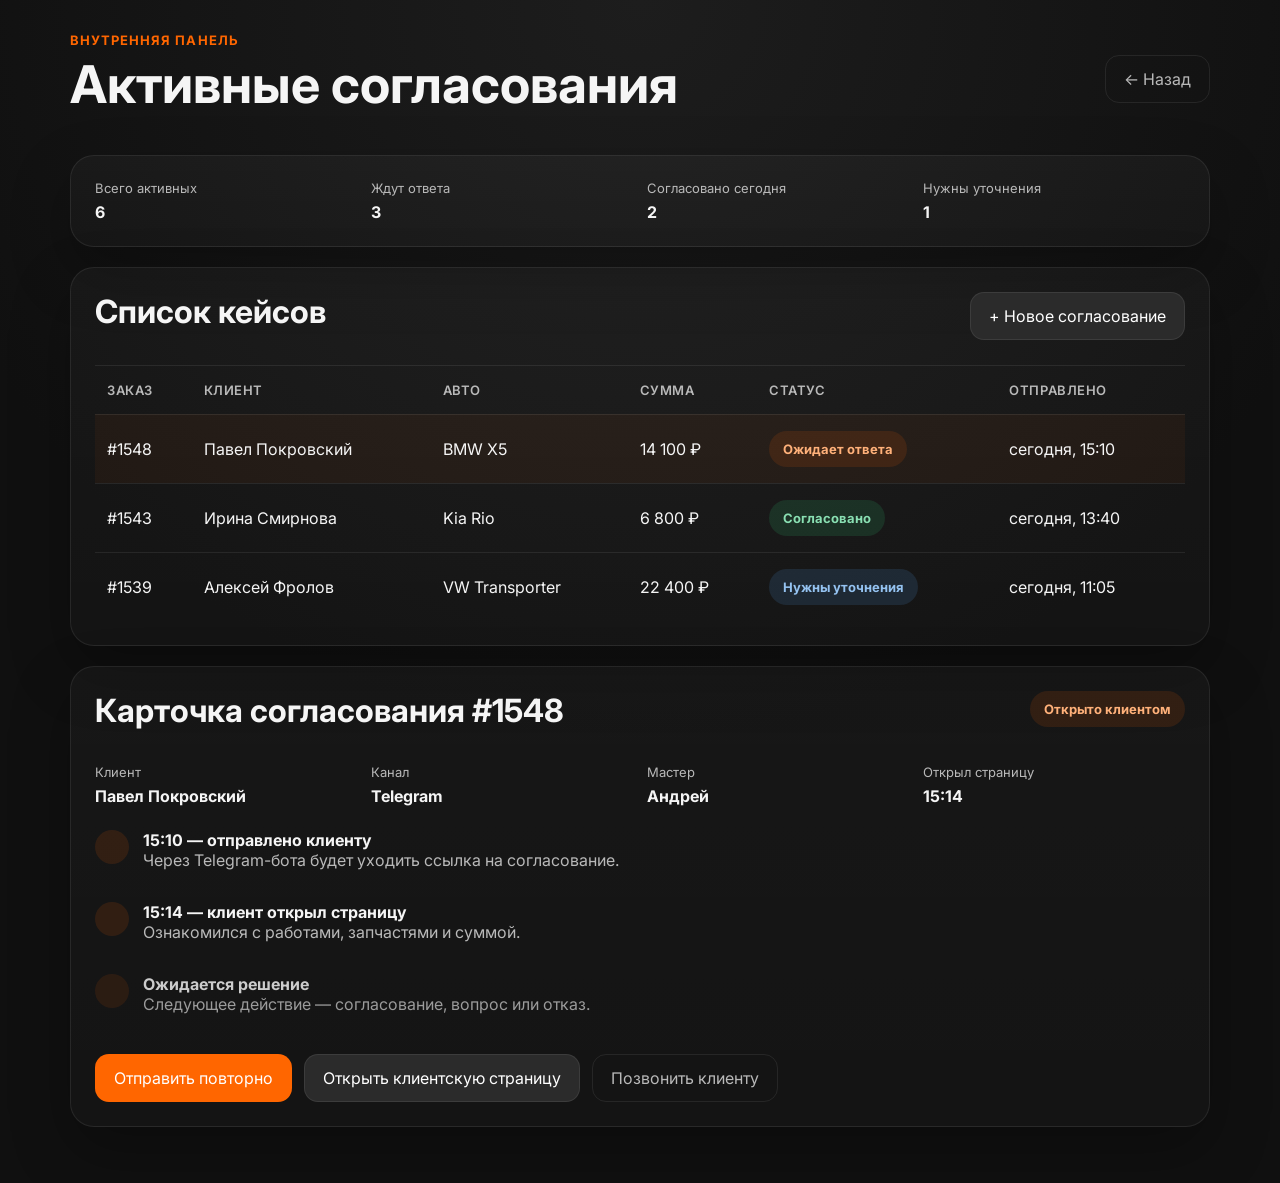
==== admin.html @ 8818d794 "Add draft approval MVP prototype" ====
<!DOCTYPE html>
<html lang="ru">
  <head>
    <meta charset="UTF-8" />
    <meta name="viewport" content="width=device-width, initial-scale=1.0" />
    <title>Админка — ГАГАРИНА 106</title>
    <link rel="preconnect" href="https://fonts.googleapis.com" />
    <link rel="preconnect" href="https://fonts.gstatic.com" crossorigin />
    <link
      href="https://fonts.googleapis.com/css2?family=Inter:wght@400;500;600;700;800&display=swap"
      rel="stylesheet"
    />
    <link rel="stylesheet" href="./css/styles.css" />
  </head>
  <body>
    <div class="shell shell-admin">
      <header class="topbar topbar-compact">
        <div>
          <p class="eyebrow">Внутренняя панель</p>
          <h1>Активные согласования</h1>
        </div>
        <a class="button button-ghost" href="./index.html">← Назад</a>
      </header>

      <main class="admin-layout">
        <section class="card stats-grid">
          <div>
            <span class="summary-label">Всего активных</span>
            <strong>6</strong>
          </div>
          <div>
            <span class="summary-label">Ждут ответа</span>
            <strong>3</strong>
          </div>
          <div>
            <span class="summary-label">Согласовано сегодня</span>
            <strong>2</strong>
          </div>
          <div>
            <span class="summary-label">Нужны уточнения</span>
            <strong>1</strong>
          </div>
        </section>

        <section class="card">
          <div class="section-head">
            <h2>Список кейсов</h2>
            <button class="button button-secondary" type="button">+ Новое согласование</button>
          </div>

          <div class="table-wrap">
            <table class="cases-table">
              <thead>
                <tr>
                  <th>Заказ</th>
                  <th>Клиент</th>
                  <th>Авто</th>
                  <th>Сумма</th>
                  <th>Статус</th>
                  <th>Отправлено</th>
                </tr>
              </thead>
              <tbody>
                <tr class="is-active">
                  <td>#1548</td>
                  <td>Павел Покровский</td>
                  <td>BMW X5</td>
                  <td>14 100 ₽</td>
                  <td><span class="badge badge-alert">Ожидает ответа</span></td>
                  <td>сегодня, 15:10</td>
                </tr>
                <tr>
                  <td>#1543</td>
                  <td>Ирина Смирнова</td>
                  <td>Kia Rio</td>
                  <td>6 800 ₽</td>
                  <td><span class="badge badge-success">Согласовано</span></td>
                  <td>сегодня, 13:40</td>
                </tr>
                <tr>
                  <td>#1539</td>
                  <td>Алексей Фролов</td>
                  <td>VW Transporter</td>
                  <td>22 400 ₽</td>
                  <td><span class="badge badge-question">Нужны уточнения</span></td>
                  <td>сегодня, 11:05</td>
                </tr>
              </tbody>
            </table>
          </div>
        </section>

        <section class="card case-details">
          <div class="section-head">
            <h2>Карточка согласования #1548</h2>
            <span class="badge badge-alert">Открыто клиентом</span>
          </div>

          <div class="detail-grid">
            <div>
              <span class="summary-label">Клиент</span>
              <strong>Павел Покровский</strong>
            </div>
            <div>
              <span class="summary-label">Канал</span>
              <strong>Telegram</strong>
            </div>
            <div>
              <span class="summary-label">Мастер</span>
              <strong>Андрей</strong>
            </div>
            <div>
              <span class="summary-label">Открыл страницу</span>
              <strong>15:14</strong>
            </div>
          </div>

          <div class="timeline">
            <div class="timeline-item">
              <span></span>
              <div>
                <strong>15:10 — отправлено клиенту</strong>
                <p class="muted">Через Telegram-бота будет уходить ссылка на согласование.</p>
              </div>
            </div>
            <div class="timeline-item">
              <span></span>
              <div>
                <strong>15:14 — клиент открыл страницу</strong>
                <p class="muted">Ознакомился с работами, запчастями и суммой.</p>
              </div>
            </div>
            <div class="timeline-item muted-item">
              <span></span>
              <div>
                <strong>Ожидается решение</strong>
                <p class="muted">Следующее действие — согласование, вопрос или отказ.</p>
              </div>
            </div>
          </div>

          <div class="actions-stack actions-row-mobile">
            <button class="button button-primary" type="button">Отправить повторно</button>
            <button class="button button-secondary" type="button">Открыть клиентскую страницу</button>
            <button class="button button-ghost" type="button">Позвонить клиенту</button>
          </div>
        </section>
      </main>
    </div>
  </body>
</html>
---- css/styles.css ----
:root {
  --bg: #111111;
  --panel: #1b1b1b;
  --panel-soft: #232323;
  --text: #f5f5f5;
  --muted: #b9b9b9;
  --accent: #ff6600;
  --accent-soft: rgba(255, 102, 0, 0.12);
  --border: rgba(255, 255, 255, 0.08);
  --success: #2fb16d;
  --danger: #d04c4c;
  --question: #4c8fd0;
  --shadow: 0 24px 60px rgba(0, 0, 0, 0.28);
}

* {
  box-sizing: border-box;
}

body {
  margin: 0;
  font-family: 'Inter', sans-serif;
  background: radial-gradient(circle at top, #1d1d1d 0%, #101010 55%);
  color: var(--text);
}

body::selection {
  background: var(--accent);
  color: #fff;
}

a {
  color: inherit;
  text-decoration: none;
}

button {
  font: inherit;
}

.shell {
  max-width: 1180px;
  margin: 0 auto;
  padding: 32px 20px 56px;
}

.topbar {
  display: flex;
  align-items: flex-start;
  justify-content: space-between;
  gap: 16px;
  margin-bottom: 28px;
}

.topbar-compact {
  align-items: center;
}

.eyebrow {
  margin: 0 0 10px;
  color: var(--accent);
  font-size: 13px;
  font-weight: 700;
  letter-spacing: 0.08em;
  text-transform: uppercase;
}

h1,
h2,
h3,
p {
  margin-top: 0;
}

h1 {
  font-size: clamp(32px, 5vw, 52px);
  line-height: 1.05;
  margin-bottom: 14px;
}

h2 {
  font-size: clamp(24px, 3vw, 32px);
  margin-bottom: 16px;
}

h3 {
  font-size: 20px;
  margin-bottom: 14px;
}

.lead,
.muted {
  color: var(--muted);
}

.card {
  background: linear-gradient(180deg, rgba(255,255,255,0.03), rgba(255,255,255,0.02));
  border: 1px solid var(--border);
  border-radius: 24px;
  padding: 24px;
  box-shadow: var(--shadow);
}

.card-accent {
  background: linear-gradient(180deg, rgba(255,102,0,0.16), rgba(255,102,0,0.06));
}

.card-wide {
  grid-column: 1 / -1;
}

.home-grid,
.approval-layout,
.admin-layout {
  display: grid;
  gap: 20px;
}

.home-grid {
  grid-template-columns: repeat(auto-fit, minmax(280px, 1fr));
}

.approval-layout {
  grid-template-columns: minmax(0, 1fr);
}

.stats-grid,
.summary-grid,
.detail-grid {
  display: grid;
  grid-template-columns: repeat(auto-fit, minmax(160px, 1fr));
  gap: 14px;
}

.summary-label {
  display: block;
  color: var(--muted);
  font-size: 13px;
  margin-bottom: 6px;
}

.badge {
  display: inline-flex;
  align-items: center;
  justify-content: center;
  padding: 10px 14px;
  border-radius: 999px;
  font-size: 13px;
  font-weight: 700;
  white-space: nowrap;
}

.badge-warm,
.badge-alert {
  background: var(--accent-soft);
  color: #ffb17a;
}

.badge-success {
  background: rgba(47, 177, 109, 0.16);
  color: #89dfb2;
}

.badge-question {
  background: rgba(76, 143, 208, 0.16);
  color: #94c2f0;
}

.hero-head,
.section-head {
  display: flex;
  align-items: flex-start;
  justify-content: space-between;
  gap: 12px;
  margin-bottom: 18px;
}

.feature-list,
.item-list {
  margin: 0;
  padding: 0;
  list-style: none;
}

.feature-list li {
  padding-left: 18px;
  position: relative;
  margin-bottom: 12px;
  color: var(--muted);
}

.feature-list li::before {
  content: '';
  position: absolute;
  left: 0;
  top: 9px;
  width: 8px;
  height: 8px;
  border-radius: 50%;
  background: var(--accent);
}

.steps {
  display: grid;
  grid-template-columns: repeat(auto-fit, minmax(220px, 1fr));
  gap: 16px;
}

.steps article {
  padding: 18px;
  border-radius: 18px;
  background: var(--panel-soft);
  border: 1px solid var(--border);
}

.steps span,
.timeline-item span {
  display: inline-flex;
  align-items: center;
  justify-content: center;
  width: 34px;
  height: 34px;
  border-radius: 50%;
  background: var(--accent-soft);
  color: var(--accent);
  font-weight: 800;
  margin-bottom: 12px;
}

.line-item {
  display: flex;
  justify-content: space-between;
  gap: 16px;
  padding: 16px 0;
  border-top: 1px solid var(--border);
}

.line-item:first-child {
  border-top: 0;
  padding-top: 0;
}

.line-title {
  font-weight: 600;
  margin-bottom: 6px;
}

.photo-grid {
  display: grid;
  grid-template-columns: repeat(auto-fit, minmax(220px, 1fr));
  gap: 14px;
  margin-bottom: 16px;
}

.photo-placeholder {
  min-height: 180px;
  border-radius: 18px;
  background: linear-gradient(135deg, rgba(255,102,0,0.22), rgba(255,255,255,0.04));
  border: 1px dashed rgba(255,255,255,0.16);
  display: grid;
  place-items: center;
  color: var(--muted);
  text-align: center;
  padding: 16px;
}

.button {
  display: inline-flex;
  align-items: center;
  justify-content: center;
  min-height: 48px;
  padding: 0 18px;
  border-radius: 14px;
  border: 1px solid transparent;
  cursor: pointer;
  transition: 0.18s ease;
}

.button:hover {
  transform: translateY(-1px);
}

.button-primary {
  background: var(--accent);
  color: #fff;
}

.button-secondary {
  background: #2b2b2b;
  border-color: var(--border);
  color: #fff;
}

.button-danger {
  background: rgba(208, 76, 76, 0.16);
  border-color: rgba(208, 76, 76, 0.3);
  color: #ffb0b0;
}

.button-ghost {
  background: transparent;
  border-color: var(--border);
  color: var(--muted);
}

.actions-stack {
  display: flex;
  flex-wrap: wrap;
  gap: 12px;
}

.table-wrap {
  overflow-x: auto;
}

.cases-table {
  width: 100%;
  border-collapse: collapse;
  min-width: 720px;
}

.cases-table th,
.cases-table td {
  text-align: left;
  padding: 16px 12px;
  border-top: 1px solid var(--border);
}

.cases-table th {
  color: var(--muted);
  font-size: 13px;
  font-weight: 600;
  text-transform: uppercase;
  letter-spacing: 0.04em;
}

.cases-table tbody tr.is-active {
  background: rgba(255, 102, 0, 0.05);
}

.timeline {
  display: grid;
  gap: 16px;
  margin: 24px 0;
}

.timeline-item {
  display: grid;
  grid-template-columns: 34px 1fr;
  gap: 14px;
}

.muted-item {
  opacity: 0.82;
}

.feedback {
  margin-top: 16px;
  padding: 14px 16px;
  border-radius: 14px;
  border: 1px solid var(--border);
  color: var(--muted);
  display: none;
}

.feedback.success,
.feedback.question,
.feedback.danger {
  display: block;
}

.feedback.success {
  background: rgba(47, 177, 109, 0.14);
  color: #9be7bd;
  border-color: rgba(47, 177, 109, 0.24);
}

.feedback.question {
  background: rgba(76, 143, 208, 0.14);
  color: #add2f3;
  border-color: rgba(76, 143, 208, 0.24);
}

.feedback.danger {
  background: rgba(208, 76, 76, 0.14);
  color: #ffb7b7;
  border-color: rgba(208, 76, 76, 0.24);
}

@media (max-width: 768px) {
  .shell {
    padding: 20px 14px 40px;
  }

  .topbar,
  .hero-head,
  .section-head {
    flex-direction: column;
    align-items: flex-start;
  }

  .actions-row-mobile .button,
  .actions-stack .button {
    width: 100%;
  }

  .card {
    padding: 18px;
    border-radius: 20px;
  }
}
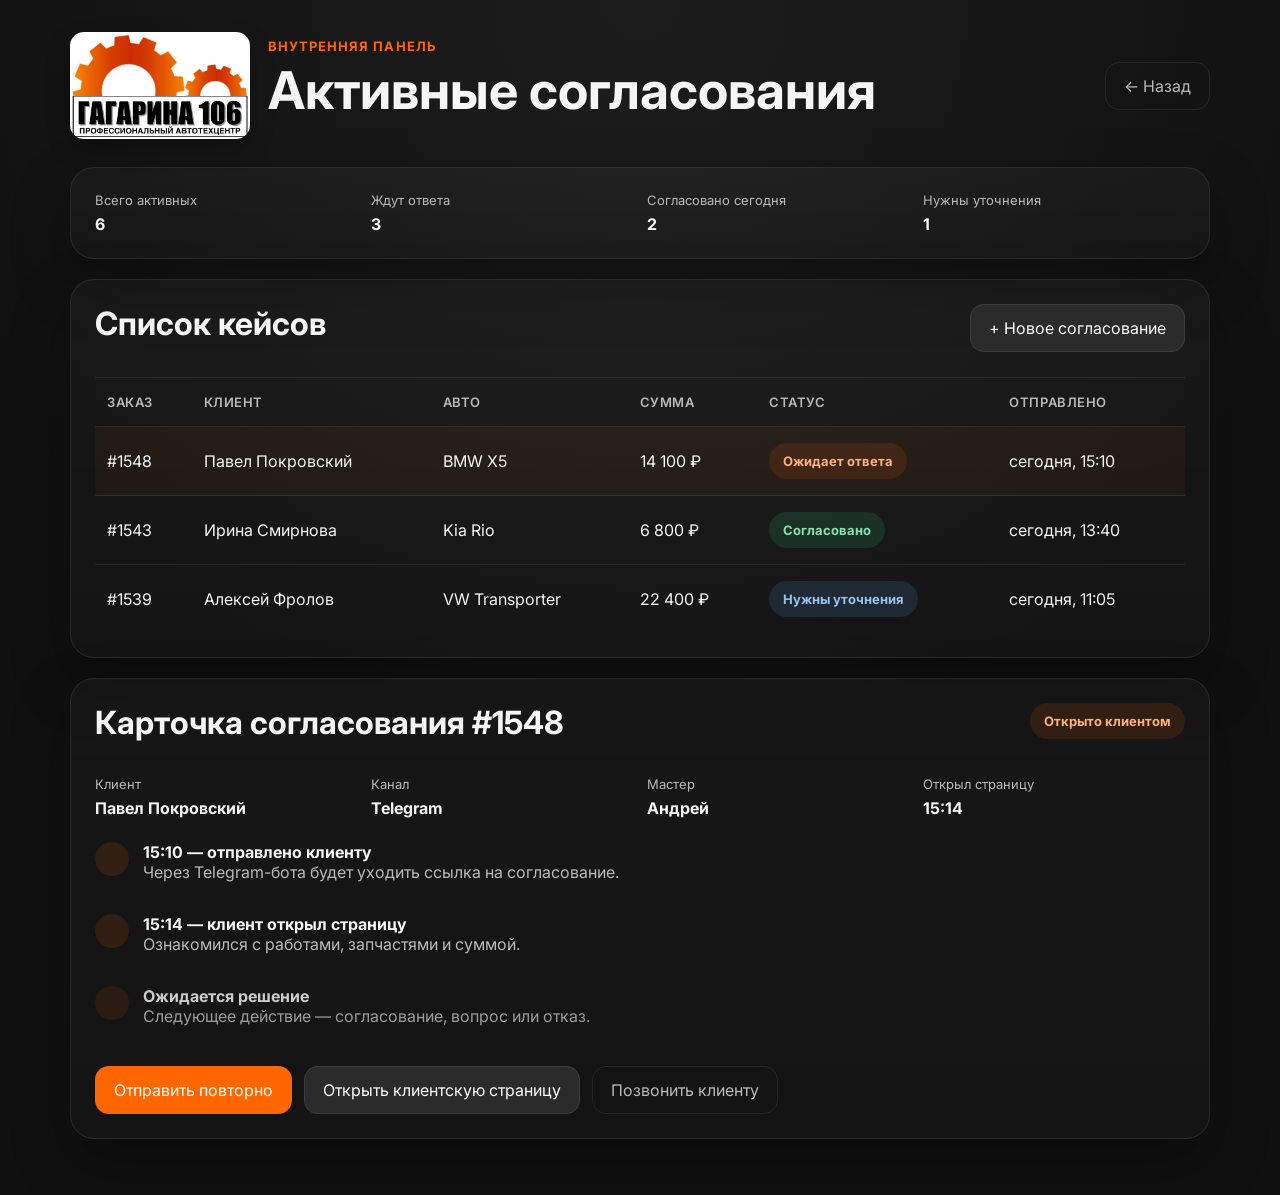
==== commit b34a7642: "Add logo to prototype pages" ====
--- a/admin.html
+++ b/admin.html
@@ -15,9 +15,12 @@
   <body>
     <div class="shell shell-admin">
       <header class="topbar topbar-compact">
-        <div>
-          <p class="eyebrow">Внутренняя панель</p>
-          <h1>Активные согласования</h1>
+        <div class="brand-block brand-block-compact">
+          <img class="brand-logo" src="./assets/logo.jpg" alt="ГАГАРИНА 106" />
+          <div>
+            <p class="eyebrow">Внутренняя панель</p>
+            <h1>Активные согласования</h1>
+          </div>
         </div>
         <a class="button button-ghost" href="./index.html">← Назад</a>
       </header>
--- a/css/styles.css
+++ b/css/styles.css
@@ -52,6 +52,25 @@
   margin-bottom: 28px;
 }
 
+.brand-block {
+  display: flex;
+  align-items: flex-start;
+  gap: 18px;
+}
+
+.brand-block-compact {
+  align-items: center;
+}
+
+.brand-logo {
+  width: clamp(112px, 15vw, 180px);
+  height: auto;
+  display: block;
+  border-radius: 14px;
+  background: #ffffff;
+  box-shadow: 0 10px 26px rgba(0, 0, 0, 0.18);
+}
+
 .topbar-compact {
   align-items: center;
 }
@@ -394,9 +413,14 @@
 
   .topbar,
   .hero-head,
-  .section-head {
+  .section-head,
+  .brand-block {
     flex-direction: column;
     align-items: flex-start;
+  }
+
+  .brand-logo {
+    width: min(220px, 100%);
   }
 
   .actions-row-mobile .button,
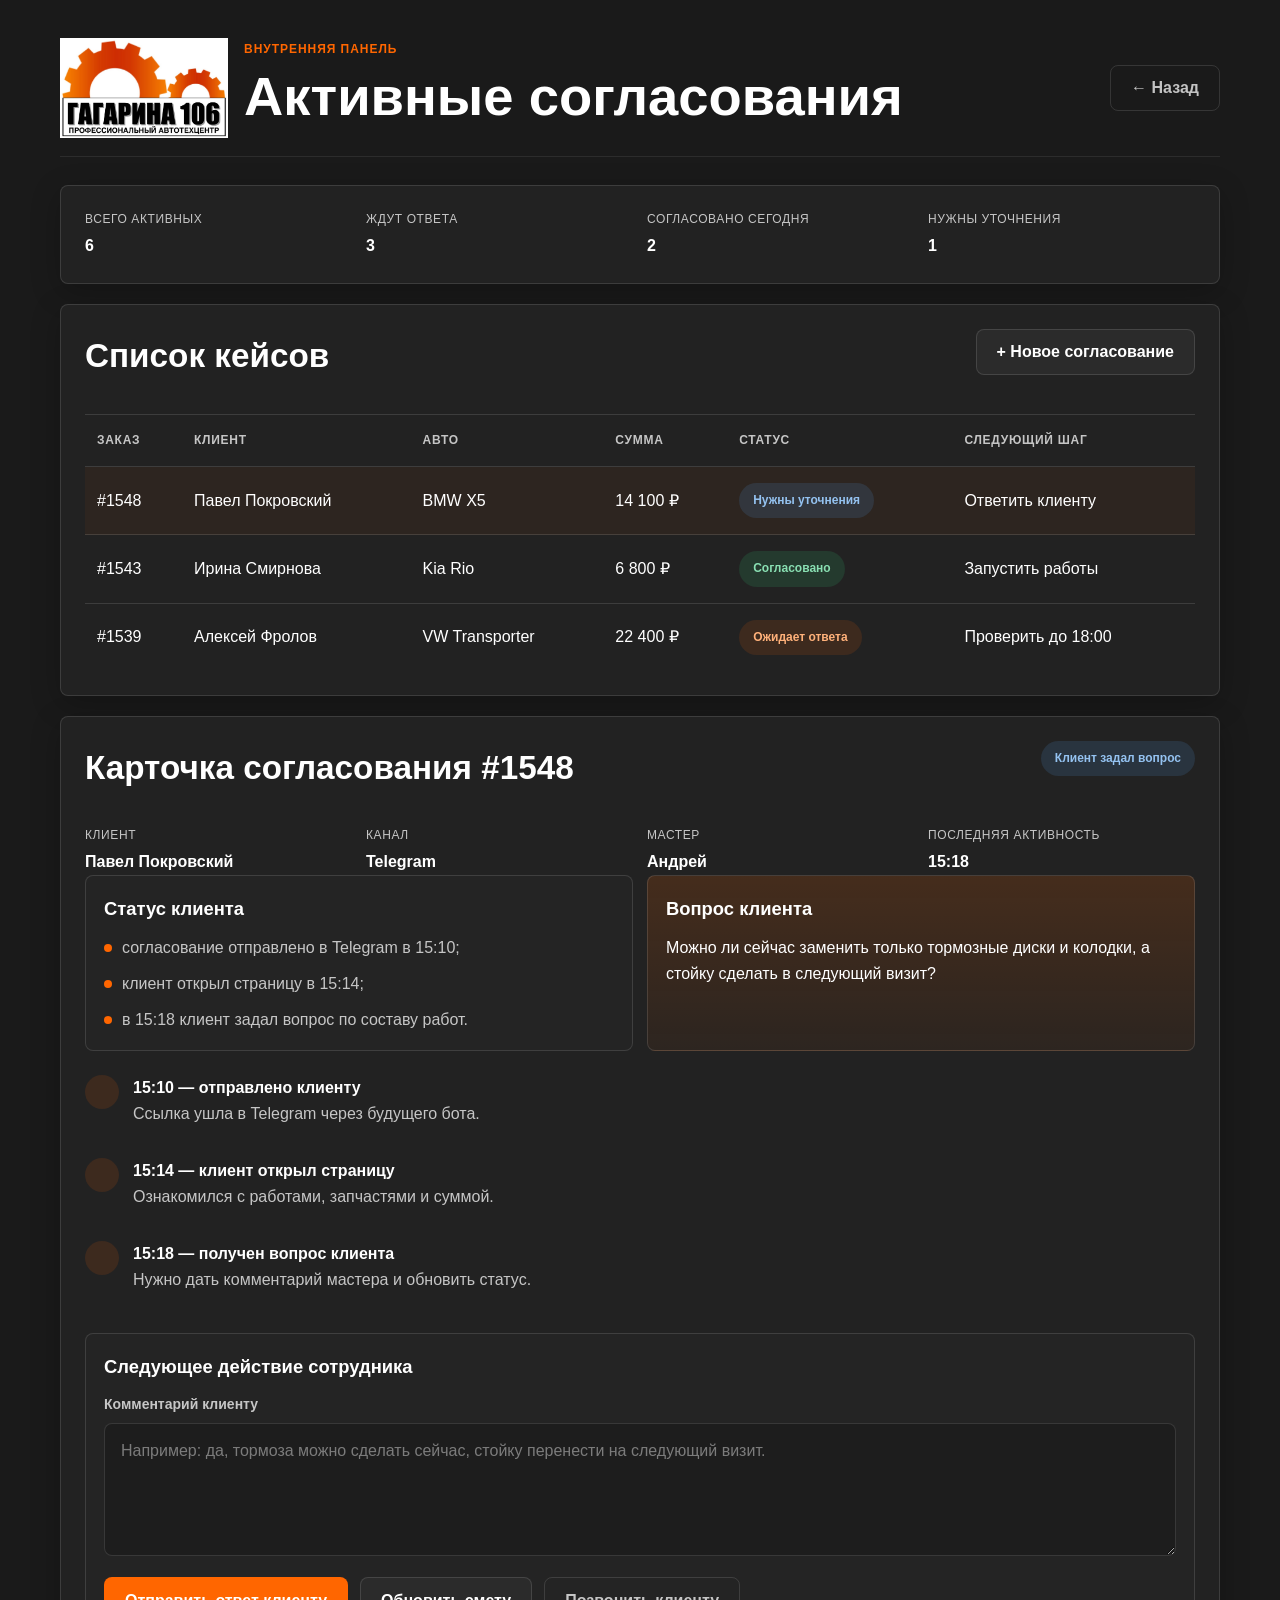
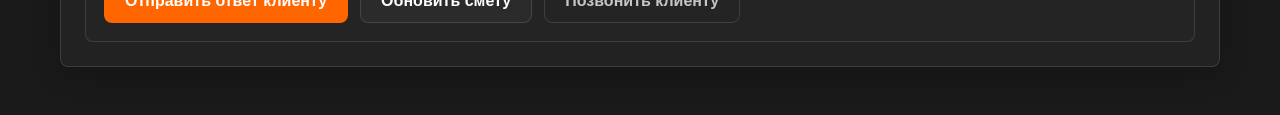
==== commit 9b541f8b: "Improve approval UX and admin workflow" ====
--- a/admin.html
+++ b/admin.html
@@ -60,7 +60,7 @@
                   <th>Авто</th>
                   <th>Сумма</th>
                   <th>Статус</th>
-                  <th>Отправлено</th>
+                  <th>Следующий шаг</th>
                 </tr>
               </thead>
               <tbody>
@@ -69,8 +69,8 @@
                   <td>Павел Покровский</td>
                   <td>BMW X5</td>
                   <td>14 100 ₽</td>
-                  <td><span class="badge badge-alert">Ожидает ответа</span></td>
-                  <td>сегодня, 15:10</td>
+                  <td><span class="badge badge-question">Нужны уточнения</span></td>
+                  <td>Ответить клиенту</td>
                 </tr>
                 <tr>
                   <td>#1543</td>
@@ -78,15 +78,15 @@
                   <td>Kia Rio</td>
                   <td>6 800 ₽</td>
                   <td><span class="badge badge-success">Согласовано</span></td>
-                  <td>сегодня, 13:40</td>
+                  <td>Запустить работы</td>
                 </tr>
                 <tr>
                   <td>#1539</td>
                   <td>Алексей Фролов</td>
                   <td>VW Transporter</td>
                   <td>22 400 ₽</td>
-                  <td><span class="badge badge-question">Нужны уточнения</span></td>
-                  <td>сегодня, 11:05</td>
+                  <td><span class="badge badge-alert">Ожидает ответа</span></td>
+                  <td>Проверить до 18:00</td>
                 </tr>
               </tbody>
             </table>
@@ -96,7 +96,7 @@
         <section class="card case-details">
           <div class="section-head">
             <h2>Карточка согласования #1548</h2>
-            <span class="badge badge-alert">Открыто клиентом</span>
+            <span class="badge badge-question">Клиент задал вопрос</span>
           </div>
 
           <div class="detail-grid">
@@ -113,8 +113,27 @@
               <strong>Андрей</strong>
             </div>
             <div>
-              <span class="summary-label">Открыл страницу</span>
-              <strong>15:14</strong>
+              <span class="summary-label">Последняя активность</span>
+              <strong>15:18</strong>
+            </div>
+          </div>
+
+          <div class="admin-panels">
+            <div class="subcard">
+              <h3>Статус клиента</h3>
+              <ul class="feature-list compact-list">
+                <li>согласование отправлено в Telegram в 15:10;</li>
+                <li>клиент открыл страницу в 15:14;</li>
+                <li>в 15:18 клиент задал вопрос по составу работ.</li>
+              </ul>
+            </div>
+
+            <div class="subcard subcard-accent">
+              <h3>Вопрос клиента</h3>
+              <p>
+                Можно ли сейчас заменить только тормозные диски и колодки, а
+                стойку сделать в следующий визит?
+              </p>
             </div>
           </div>
 
@@ -123,7 +142,7 @@
               <span></span>
               <div>
                 <strong>15:10 — отправлено клиенту</strong>
-                <p class="muted">Через Telegram-бота будет уходить ссылка на согласование.</p>
+                <p class="muted">Ссылка ушла в Telegram через будущего бота.</p>
               </div>
             </div>
             <div class="timeline-item">
@@ -133,20 +152,30 @@
                 <p class="muted">Ознакомился с работами, запчастями и суммой.</p>
               </div>
             </div>
-            <div class="timeline-item muted-item">
+            <div class="timeline-item">
               <span></span>
               <div>
-                <strong>Ожидается решение</strong>
-                <p class="muted">Следующее действие — согласование, вопрос или отказ.</p>
+                <strong>15:18 — получен вопрос клиента</strong>
+                <p class="muted">Нужно дать комментарий мастера и обновить статус.</p>
               </div>
             </div>
           </div>
 
-          <div class="actions-stack actions-row-mobile">
-            <button class="button button-primary" type="button">Отправить повторно</button>
-            <button class="button button-secondary" type="button">Открыть клиентскую страницу</button>
-            <button class="button button-ghost" type="button">Позвонить клиенту</button>
-          </div>
+          <section class="subcard form-card">
+            <h3>Следующее действие сотрудника</h3>
+            <label class="field-label" for="staff-note">Комментарий клиенту</label>
+            <textarea
+              id="staff-note"
+              class="textarea"
+              rows="4"
+              placeholder="Например: да, тормоза можно сделать сейчас, стойку перенести на следующий визит."
+            ></textarea>
+            <div class="actions-stack actions-row-mobile">
+              <button class="button button-primary" type="button">Отправить ответ клиенту</button>
+              <button class="button button-secondary" type="button">Обновить смету</button>
+              <button class="button button-ghost" type="button">Позвонить клиенту</button>
+            </div>
+          </section>
         </section>
       </main>
     </div>
--- a/css/styles.css
+++ b/css/styles.css
@@ -1,31 +1,41 @@
 :root {
-  --bg: #111111;
-  --panel: #1b1b1b;
-  --panel-soft: #232323;
-  --text: #f5f5f5;
-  --muted: #b9b9b9;
-  --accent: #ff6600;
-  --accent-soft: rgba(255, 102, 0, 0.12);
-  --border: rgba(255, 255, 255, 0.08);
+  --primary: #ff6600;
+  --primary-dark: #e55c00;
+  --primary-light: rgba(255, 102, 0, 0.12);
+  --black: #1a1a1a;
+  --dark: #222222;
+  --panel: #242424;
+  --panel-soft: #2d2d2d;
+  --text: #ffffff;
+  --text-soft: rgba(255, 255, 255, 0.74);
+  --border: rgba(255, 255, 255, 0.12);
   --success: #2fb16d;
   --danger: #d04c4c;
   --question: #4c8fd0;
-  --shadow: 0 24px 60px rgba(0, 0, 0, 0.28);
+  --radius: 8px;
+  --shadow: 0 8px 30px rgba(0, 0, 0, 0.22);
+  --transition: 0.3s ease;
 }
 
 * {
   box-sizing: border-box;
 }
 
+html {
+  font-size: 16px;
+}
+
 body {
   margin: 0;
-  font-family: 'Inter', sans-serif;
-  background: radial-gradient(circle at top, #1d1d1d 0%, #101010 55%);
+  font-family: 'Helvetica Neue', Helvetica, Arial, sans-serif;
+  background: var(--black);
   color: var(--text);
+  line-height: 1.6;
+  -webkit-font-smoothing: antialiased;
 }
 
 body::selection {
-  background: var(--accent);
+  background: var(--primary);
   color: #fff;
 }
 
@@ -34,28 +44,41 @@
   text-decoration: none;
 }
 
+img {
+  max-width: 100%;
+  height: auto;
+  display: block;
+}
+
 button {
   font: inherit;
+  border: none;
 }
 
 .shell {
-  max-width: 1180px;
+  max-width: 1200px;
   margin: 0 auto;
-  padding: 32px 20px 56px;
+  padding: 24px 20px 48px;
 }
 
 .topbar {
   display: flex;
-  align-items: flex-start;
+  align-items: center;
   justify-content: space-between;
-  gap: 16px;
+  gap: 20px;
   margin-bottom: 28px;
+  padding: 14px 0 18px;
+  border-bottom: 1px solid rgba(255, 255, 255, 0.08);
+}
+
+.topbar-compact {
+  align-items: center;
 }
 
 .brand-block {
   display: flex;
-  align-items: flex-start;
-  gap: 18px;
+  align-items: center;
+  gap: 16px;
 }
 
 .brand-block-compact {
@@ -63,22 +86,15 @@
 }
 
 .brand-logo {
-  width: clamp(112px, 15vw, 180px);
+  width: clamp(112px, 14vw, 168px);
   height: auto;
   display: block;
-  border-radius: 14px;
-  background: #ffffff;
-  box-shadow: 0 10px 26px rgba(0, 0, 0, 0.18);
-}
-
-.topbar-compact {
-  align-items: center;
 }
 
 .eyebrow {
-  margin: 0 0 10px;
-  color: var(--accent);
-  font-size: 13px;
+  margin: 0 0 8px;
+  color: var(--primary);
+  font-size: 12px;
   font-weight: 700;
   letter-spacing: 0.08em;
   text-transform: uppercase;
@@ -92,36 +108,39 @@
 }
 
 h1 {
-  font-size: clamp(32px, 5vw, 52px);
-  line-height: 1.05;
+  font-size: clamp(2rem, 4.3vw, 3.4rem);
+  line-height: 1.1;
+  margin-bottom: 10px;
+  font-weight: 800;
+}
+
+h2 {
+  font-size: clamp(1.5rem, 2.6vw, 2.1rem);
   margin-bottom: 14px;
-}
-
-h2 {
-  font-size: clamp(24px, 3vw, 32px);
-  margin-bottom: 16px;
+  font-weight: 700;
 }
 
 h3 {
-  font-size: 20px;
-  margin-bottom: 14px;
+  font-size: 1.15rem;
+  margin-bottom: 12px;
+  font-weight: 700;
 }
 
 .lead,
 .muted {
-  color: var(--muted);
+  color: var(--text-soft);
 }
 
 .card {
-  background: linear-gradient(180deg, rgba(255,255,255,0.03), rgba(255,255,255,0.02));
+  background: var(--dark);
   border: 1px solid var(--border);
-  border-radius: 24px;
+  border-radius: var(--radius);
   padding: 24px;
   box-shadow: var(--shadow);
 }
 
 .card-accent {
-  background: linear-gradient(180deg, rgba(255,102,0,0.16), rgba(255,102,0,0.06));
+  background: linear-gradient(180deg, rgba(255, 102, 0, 0.18), rgba(255, 102, 0, 0.06));
 }
 
 .card-wide {
@@ -153,25 +172,27 @@
 
 .summary-label {
   display: block;
-  color: var(--muted);
-  font-size: 13px;
-  margin-bottom: 6px;
+  color: var(--text-soft);
+  font-size: 12px;
+  text-transform: uppercase;
+  letter-spacing: 0.05em;
+  margin-bottom: 4px;
 }
 
 .badge {
   display: inline-flex;
   align-items: center;
   justify-content: center;
-  padding: 10px 14px;
+  padding: 8px 14px;
   border-radius: 999px;
-  font-size: 13px;
+  font-size: 12px;
   font-weight: 700;
   white-space: nowrap;
 }
 
 .badge-warm,
 .badge-alert {
-  background: var(--accent-soft);
+  background: var(--primary-light);
   color: #ffb17a;
 }
 
@@ -204,8 +225,8 @@
 .feature-list li {
   padding-left: 18px;
   position: relative;
-  margin-bottom: 12px;
-  color: var(--muted);
+  margin-bottom: 10px;
+  color: var(--text-soft);
 }
 
 .feature-list li::before {
@@ -216,7 +237,7 @@
   width: 8px;
   height: 8px;
   border-radius: 50%;
-  background: var(--accent);
+  background: var(--primary);
 }
 
 .steps {
@@ -227,8 +248,8 @@
 
 .steps article {
   padding: 18px;
-  border-radius: 18px;
-  background: var(--panel-soft);
+  border-radius: var(--radius);
+  background: var(--panel);
   border: 1px solid var(--border);
 }
 
@@ -240,8 +261,8 @@
   width: 34px;
   height: 34px;
   border-radius: 50%;
-  background: var(--accent-soft);
-  color: var(--accent);
+  background: var(--primary-light);
+  color: var(--primary);
   font-weight: 800;
   margin-bottom: 12px;
 }
@@ -260,7 +281,7 @@
 }
 
 .line-title {
-  font-weight: 600;
+  font-weight: 700;
   margin-bottom: 6px;
 }
 
@@ -273,26 +294,103 @@
 
 .photo-placeholder {
   min-height: 180px;
-  border-radius: 18px;
-  background: linear-gradient(135deg, rgba(255,102,0,0.22), rgba(255,255,255,0.04));
-  border: 1px dashed rgba(255,255,255,0.16);
+  border-radius: var(--radius);
+  background: linear-gradient(135deg, rgba(255, 102, 0, 0.24), rgba(255, 255, 255, 0.04));
+  border: 1px dashed rgba(255, 255, 255, 0.14);
   display: grid;
   place-items: center;
-  color: var(--muted);
+  color: var(--text-soft);
   text-align: center;
   padding: 16px;
 }
 
+.priority-grid,
+.admin-panels {
+  display: grid;
+  grid-template-columns: repeat(auto-fit, minmax(240px, 1fr));
+  gap: 14px;
+}
+
+.priority-box,
+.subcard {
+  background: var(--panel);
+  border: 1px solid var(--border);
+  border-radius: var(--radius);
+  padding: 18px;
+}
+
+.priority-box-required {
+  border-color: rgba(255, 102, 0, 0.32);
+}
+
+.priority-box-recommended {
+  border-color: rgba(255, 255, 255, 0.16);
+}
+
+.subcard-accent {
+  background: linear-gradient(180deg, rgba(255, 102, 0, 0.16), rgba(255, 102, 0, 0.05));
+}
+
+.priority-mark {
+  display: inline-block;
+  margin-bottom: 10px;
+  padding: 5px 10px;
+  border-radius: 999px;
+  background: var(--primary-light);
+  color: #ffb17a;
+  font-size: 12px;
+  font-weight: 700;
+}
+
+.compact-list li:last-child {
+  margin-bottom: 0;
+}
+
+.info-note {
+  border-color: rgba(255, 255, 255, 0.16);
+}
+
+.question-panel,
+.form-card {
+  margin-top: 18px;
+}
+
+.field-label {
+  display: block;
+  margin-bottom: 8px;
+  color: var(--text-soft);
+  font-size: 14px;
+  font-weight: 600;
+}
+
+.textarea {
+  width: 100%;
+  min-height: 120px;
+  resize: vertical;
+  padding: 14px 16px;
+  border-radius: var(--radius);
+  border: 1px solid var(--border);
+  background: #1d1d1d;
+  color: #fff;
+  font: inherit;
+  margin-bottom: 14px;
+}
+
+.textarea::placeholder {
+  color: rgba(255, 255, 255, 0.42);
+}
+
 .button {
   display: inline-flex;
   align-items: center;
   justify-content: center;
-  min-height: 48px;
-  padding: 0 18px;
-  border-radius: 14px;
+  min-height: 46px;
+  padding: 0 20px;
+  border-radius: var(--radius);
   border: 1px solid transparent;
   cursor: pointer;
-  transition: 0.18s ease;
+  transition: all var(--transition);
+  font-weight: 600;
 }
 
 .button:hover {
@@ -300,8 +398,12 @@
 }
 
 .button-primary {
-  background: var(--accent);
+  background: var(--primary);
   color: #fff;
+}
+
+.button-primary:hover {
+  background: var(--primary-dark);
 }
 
 .button-secondary {
@@ -319,7 +421,7 @@
 .button-ghost {
   background: transparent;
   border-color: var(--border);
-  color: var(--muted);
+  color: var(--text-soft);
 }
 
 .actions-stack {
@@ -346,11 +448,11 @@
 }
 
 .cases-table th {
-  color: var(--muted);
-  font-size: 13px;
-  font-weight: 600;
+  color: var(--text-soft);
+  font-size: 12px;
+  font-weight: 700;
   text-transform: uppercase;
-  letter-spacing: 0.04em;
+  letter-spacing: 0.06em;
 }
 
 .cases-table tbody tr.is-active {
@@ -376,9 +478,9 @@
 .feedback {
   margin-top: 16px;
   padding: 14px 16px;
-  border-radius: 14px;
+  border-radius: var(--radius);
   border: 1px solid var(--border);
-  color: var(--muted);
+  color: var(--text-soft);
   display: none;
 }
 
@@ -408,19 +510,24 @@
 
 @media (max-width: 768px) {
   .shell {
-    padding: 20px 14px 40px;
+    padding: 18px 14px 36px;
   }
 
   .topbar,
   .hero-head,
-  .section-head,
+  .section-head {
+    flex-direction: column;
+    align-items: flex-start;
+  }
+
   .brand-block {
     flex-direction: column;
     align-items: flex-start;
+    gap: 10px;
   }
 
   .brand-logo {
-    width: min(220px, 100%);
+    width: min(176px, 68vw);
   }
 
   .actions-row-mobile .button,
@@ -430,6 +537,5 @@
 
   .card {
     padding: 18px;
-    border-radius: 20px;
   }
 }
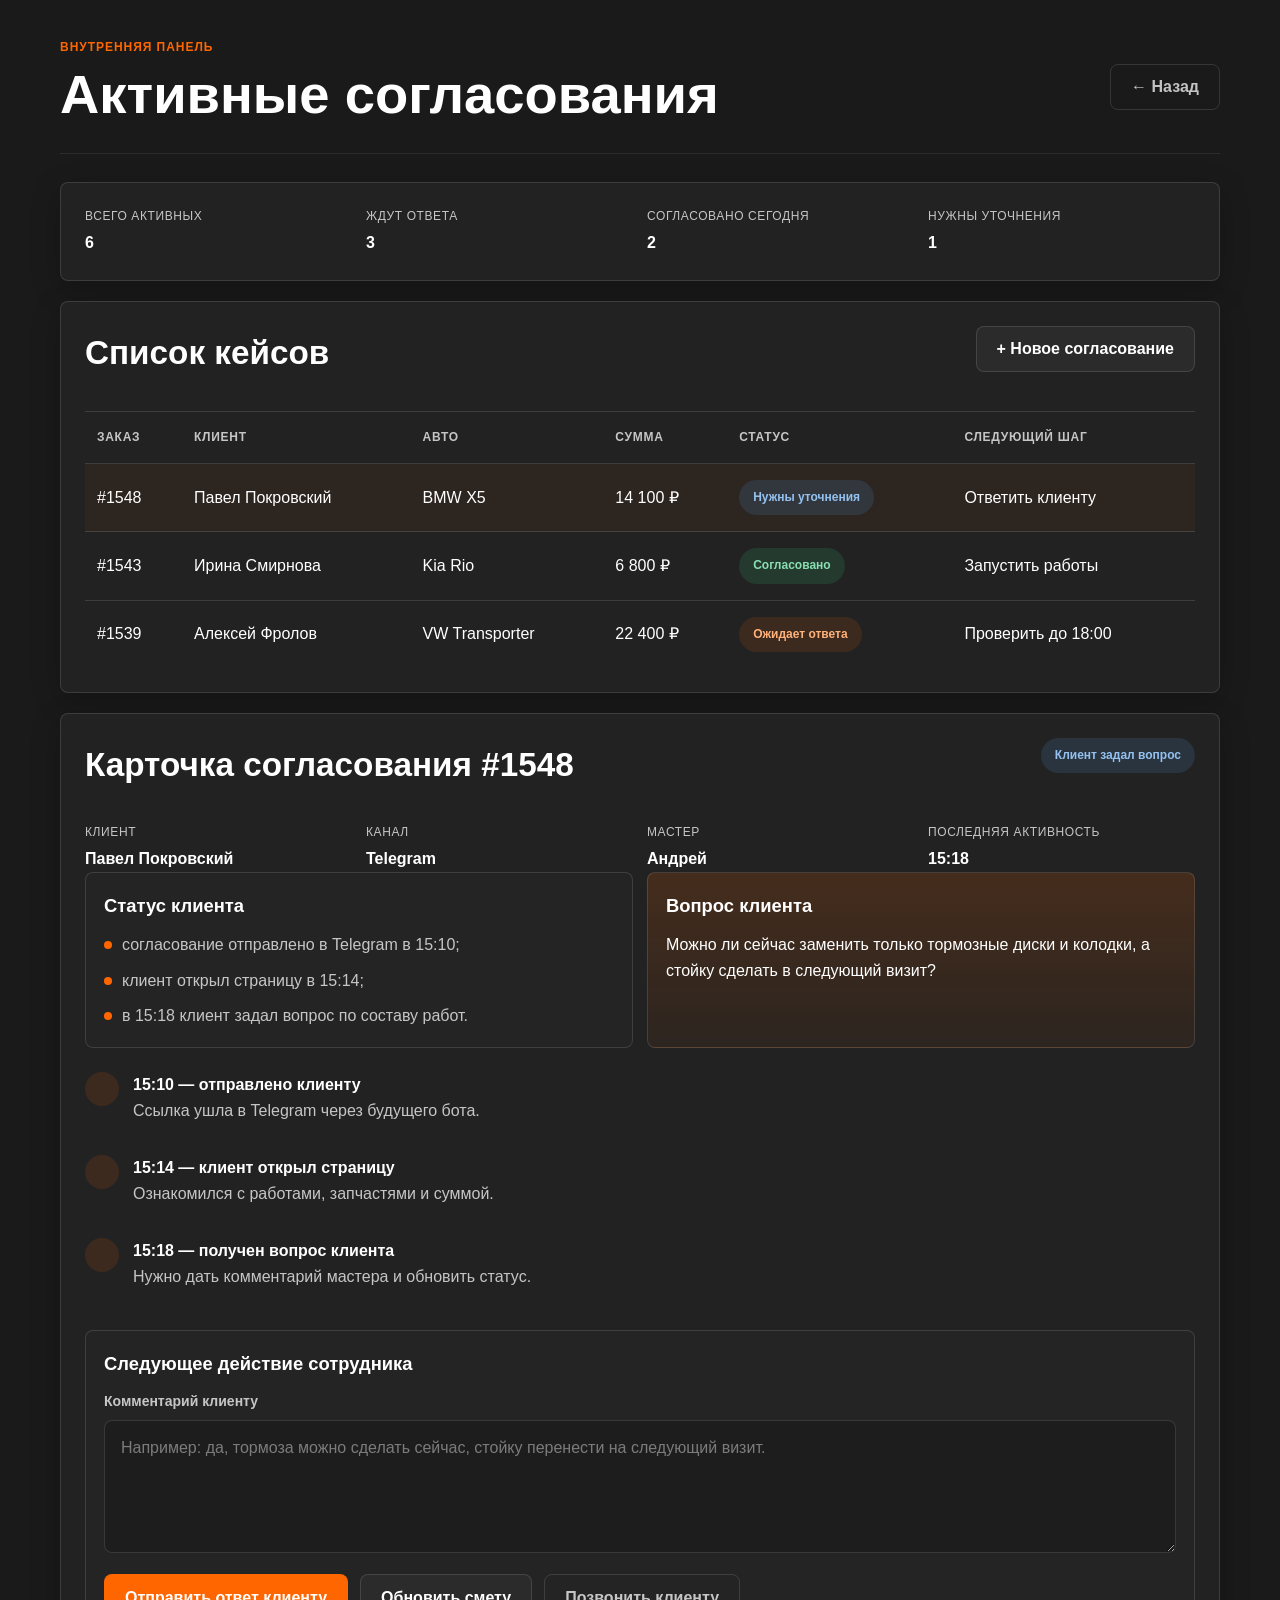
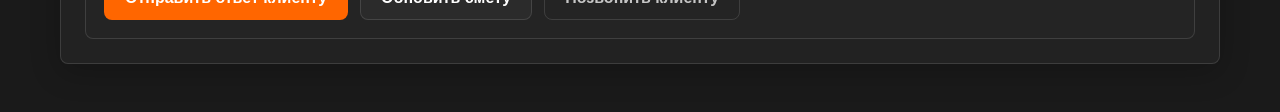
==== commit 11309a87: "Simplify headers and tighten mobile price layout" ====
--- a/admin.html
+++ b/admin.html
@@ -15,12 +15,9 @@
   <body>
     <div class="shell shell-admin">
       <header class="topbar topbar-compact">
-        <div class="brand-block brand-block-compact">
-          <img class="brand-logo" src="./assets/logo.jpg" alt="ГАГАРИНА 106" />
-          <div>
-            <p class="eyebrow">Внутренняя панель</p>
-            <h1>Активные согласования</h1>
-          </div>
+        <div>
+          <p class="eyebrow">Внутренняя панель</p>
+          <h1>Активные согласования</h1>
         </div>
         <a class="button button-ghost" href="./index.html">← Назад</a>
       </header>
--- a/css/styles.css
+++ b/css/styles.css
@@ -75,21 +75,6 @@
   align-items: center;
 }
 
-.brand-block {
-  display: flex;
-  align-items: center;
-  gap: 16px;
-}
-
-.brand-block-compact {
-  align-items: center;
-}
-
-.brand-logo {
-  width: clamp(112px, 14vw, 168px);
-  height: auto;
-  display: block;
-}
 
 .eyebrow {
   margin: 0 0 8px;
@@ -270,6 +255,7 @@
 .line-item {
   display: flex;
   justify-content: space-between;
+  align-items: flex-start;
   gap: 16px;
   padding: 16px 0;
   border-top: 1px solid var(--border);
@@ -278,6 +264,18 @@
 .line-item:first-child {
   border-top: 0;
   padding-top: 0;
+}
+
+.line-item strong {
+  flex: 0 0 auto;
+  min-width: 92px;
+  text-align: right;
+  white-space: nowrap;
+}
+
+.line-item > div:first-child {
+  min-width: 0;
+  flex: 1 1 auto;
 }
 
 .line-title {
@@ -520,14 +518,13 @@
     align-items: flex-start;
   }
 
-  .brand-block {
-    flex-direction: column;
-    align-items: flex-start;
-    gap: 10px;
+  .line-item {
+    gap: 12px;
   }
 
-  .brand-logo {
-    width: min(176px, 68vw);
+  .line-item strong {
+    min-width: 84px;
+    font-size: 0.98rem;
   }
 
   .actions-row-mobile .button,
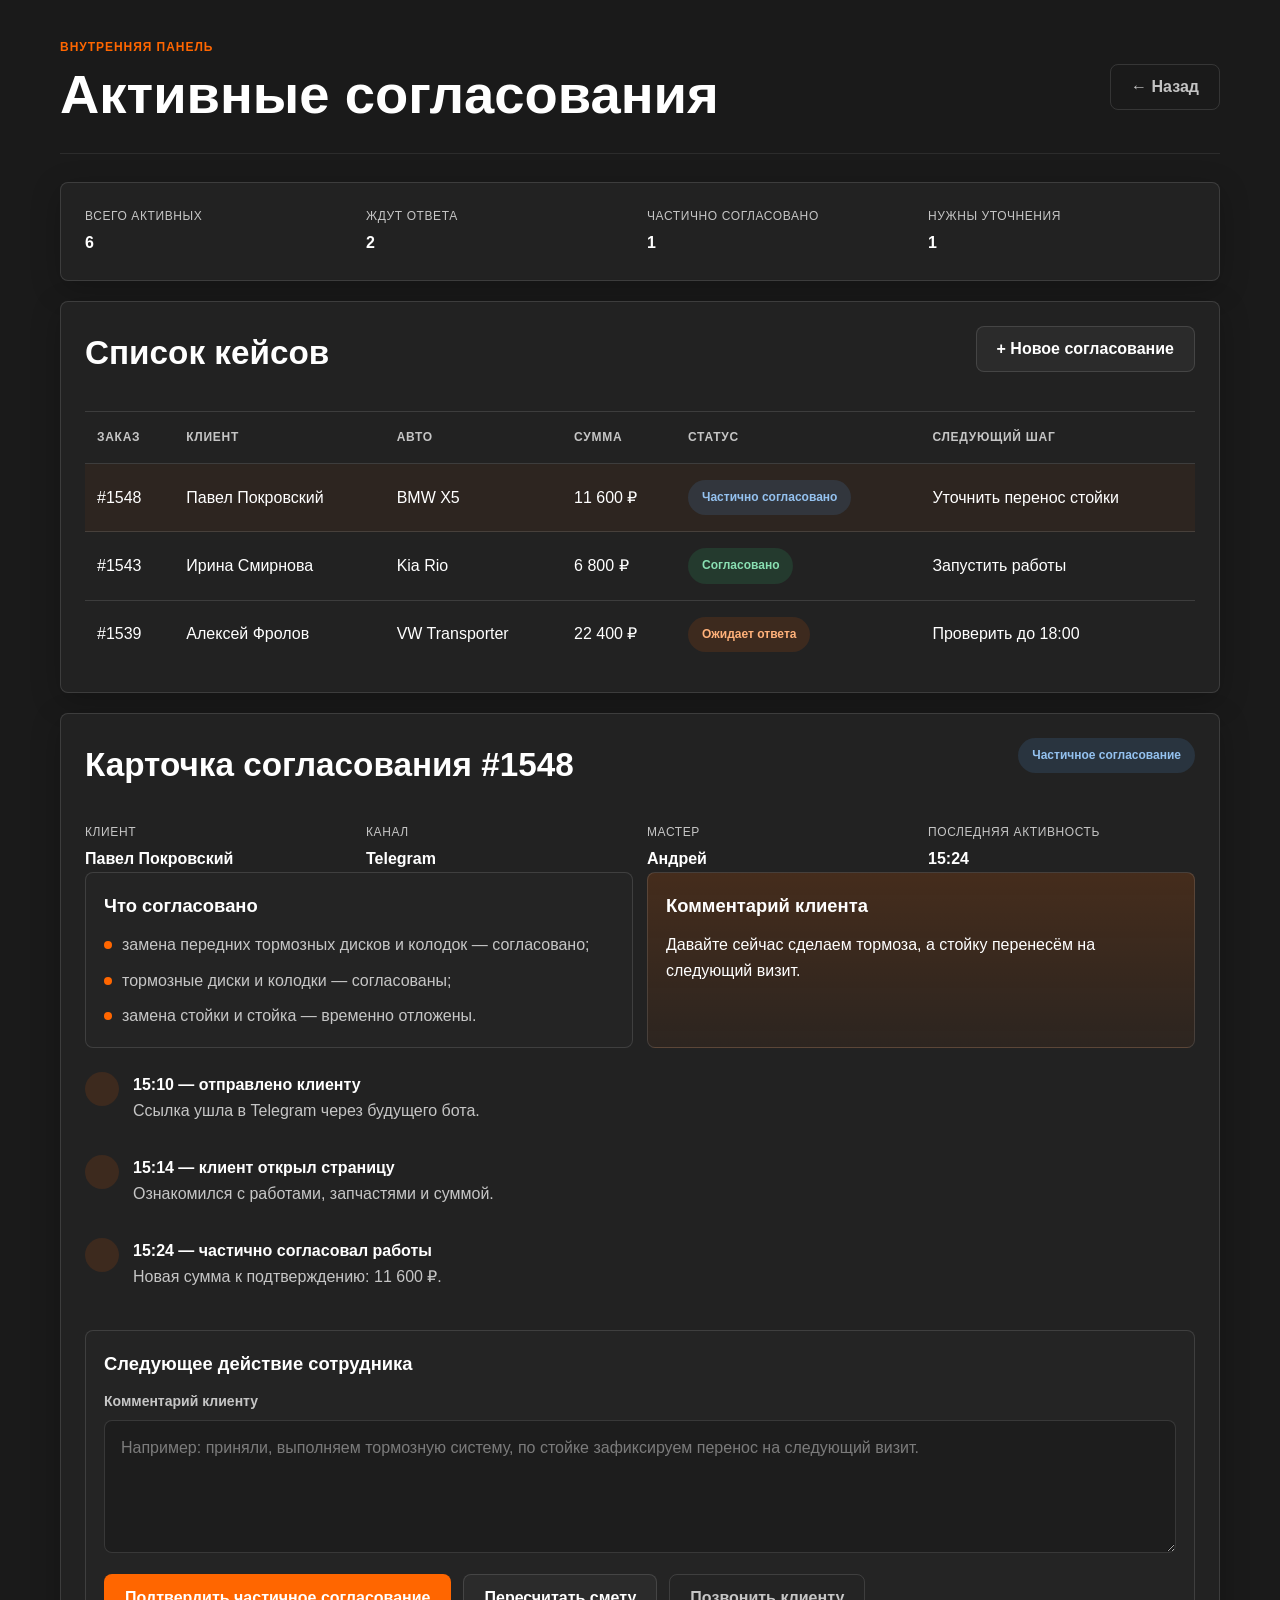
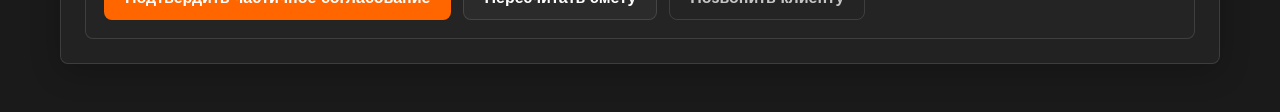
==== commit 6e1bb21a: "Add partial approval flow" ====
--- a/admin.html
+++ b/admin.html
@@ -30,11 +30,11 @@
           </div>
           <div>
             <span class="summary-label">Ждут ответа</span>
-            <strong>3</strong>
+            <strong>2</strong>
           </div>
           <div>
-            <span class="summary-label">Согласовано сегодня</span>
-            <strong>2</strong>
+            <span class="summary-label">Частично согласовано</span>
+            <strong>1</strong>
           </div>
           <div>
             <span class="summary-label">Нужны уточнения</span>
@@ -65,9 +65,9 @@
                   <td>#1548</td>
                   <td>Павел Покровский</td>
                   <td>BMW X5</td>
-                  <td>14 100 ₽</td>
-                  <td><span class="badge badge-question">Нужны уточнения</span></td>
-                  <td>Ответить клиенту</td>
+                  <td>11 600 ₽</td>
+                  <td><span class="badge badge-question">Частично согласовано</span></td>
+                  <td>Уточнить перенос стойки</td>
                 </tr>
                 <tr>
                   <td>#1543</td>
@@ -93,7 +93,7 @@
         <section class="card case-details">
           <div class="section-head">
             <h2>Карточка согласования #1548</h2>
-            <span class="badge badge-question">Клиент задал вопрос</span>
+            <span class="badge badge-question">Частичное согласование</span>
           </div>
 
           <div class="detail-grid">
@@ -111,25 +111,25 @@
             </div>
             <div>
               <span class="summary-label">Последняя активность</span>
-              <strong>15:18</strong>
+              <strong>15:24</strong>
             </div>
           </div>
 
           <div class="admin-panels">
             <div class="subcard">
-              <h3>Статус клиента</h3>
+              <h3>Что согласовано</h3>
               <ul class="feature-list compact-list">
-                <li>согласование отправлено в Telegram в 15:10;</li>
-                <li>клиент открыл страницу в 15:14;</li>
-                <li>в 15:18 клиент задал вопрос по составу работ.</li>
+                <li>замена передних тормозных дисков и колодок — согласовано;</li>
+                <li>тормозные диски и колодки — согласованы;</li>
+                <li>замена стойки и стойка — временно отложены.</li>
               </ul>
             </div>
 
             <div class="subcard subcard-accent">
-              <h3>Вопрос клиента</h3>
+              <h3>Комментарий клиента</h3>
               <p>
-                Можно ли сейчас заменить только тормозные диски и колодки, а
-                стойку сделать в следующий визит?
+                Давайте сейчас сделаем тормоза, а стойку перенесём на следующий
+                визит.
               </p>
             </div>
           </div>
@@ -152,8 +152,8 @@
             <div class="timeline-item">
               <span></span>
               <div>
-                <strong>15:18 — получен вопрос клиента</strong>
-                <p class="muted">Нужно дать комментарий мастера и обновить статус.</p>
+                <strong>15:24 — частично согласовал работы</strong>
+                <p class="muted">Новая сумма к подтверждению: 11 600 ₽.</p>
               </div>
             </div>
           </div>
@@ -165,11 +165,11 @@
               id="staff-note"
               class="textarea"
               rows="4"
-              placeholder="Например: да, тормоза можно сделать сейчас, стойку перенести на следующий визит."
+              placeholder="Например: приняли, выполняем тормозную систему, по стойке зафиксируем перенос на следующий визит."
             ></textarea>
             <div class="actions-stack actions-row-mobile">
-              <button class="button button-primary" type="button">Отправить ответ клиенту</button>
-              <button class="button button-secondary" type="button">Обновить смету</button>
+              <button class="button button-primary" type="button">Подтвердить частичное согласование</button>
+              <button class="button button-secondary" type="button">Пересчитать смету</button>
               <button class="button button-ghost" type="button">Позвонить клиенту</button>
             </div>
           </section>
--- a/css/styles.css
+++ b/css/styles.css
@@ -253,29 +253,33 @@
 }
 
 .line-item {
-  display: flex;
-  justify-content: space-between;
+  display: grid;
+  grid-template-columns: minmax(0, 1fr) 108px;
   align-items: flex-start;
   gap: 16px;
   padding: 16px 0;
   border-top: 1px solid var(--border);
 }
 
+.selectable-item {
+  grid-template-columns: 28px minmax(0, 1fr) 108px;
+}
+
 .line-item:first-child {
   border-top: 0;
   padding-top: 0;
 }
 
 .line-item strong {
-  flex: 0 0 auto;
-  min-width: 92px;
+  width: 108px;
+  min-width: 108px;
   text-align: right;
   white-space: nowrap;
+  font-variant-numeric: tabular-nums;
 }
 
 .line-item > div:first-child {
   min-width: 0;
-  flex: 1 1 auto;
 }
 
 .line-title {
@@ -307,6 +311,63 @@
   display: grid;
   grid-template-columns: repeat(auto-fit, minmax(240px, 1fr));
   gap: 14px;
+}
+
+.item-check {
+  display: flex;
+  align-items: flex-start;
+  justify-content: center;
+  padding-top: 2px;
+}
+
+.item-selector {
+  position: absolute;
+  opacity: 0;
+  pointer-events: none;
+}
+
+.checkmark {
+  width: 18px;
+  height: 18px;
+  border-radius: 4px;
+  border: 1px solid rgba(255, 255, 255, 0.32);
+  background: rgba(255, 255, 255, 0.03);
+  position: relative;
+}
+
+.item-selector:checked + .checkmark {
+  background: var(--primary);
+  border-color: var(--primary);
+}
+
+.item-selector:checked + .checkmark::after {
+  content: '';
+  position: absolute;
+  left: 5px;
+  top: 2px;
+  width: 5px;
+  height: 10px;
+  border: solid #fff;
+  border-width: 0 2px 2px 0;
+  transform: rotate(45deg);
+}
+
+.selectable-item.is-unchecked {
+  opacity: 0.58;
+}
+
+.partial-approval-card {
+  border-color: rgba(255, 102, 0, 0.22);
+}
+
+.inline-note {
+  margin-top: 16px;
+  padding: 12px 14px;
+  border-radius: var(--radius);
+  background: rgba(255, 255, 255, 0.04);
+  border: 1px solid rgba(255, 255, 255, 0.08);
+  color: var(--text-soft);
+  font-size: 0.95rem;
 }
 
 .priority-box,
@@ -519,11 +580,17 @@
   }
 
   .line-item {
+    grid-template-columns: minmax(0, 1fr) 96px;
     gap: 12px;
   }
 
+  .selectable-item {
+    grid-template-columns: 24px minmax(0, 1fr) 96px;
+  }
+
   .line-item strong {
-    min-width: 84px;
+    width: 96px;
+    min-width: 96px;
     font-size: 0.98rem;
   }
 
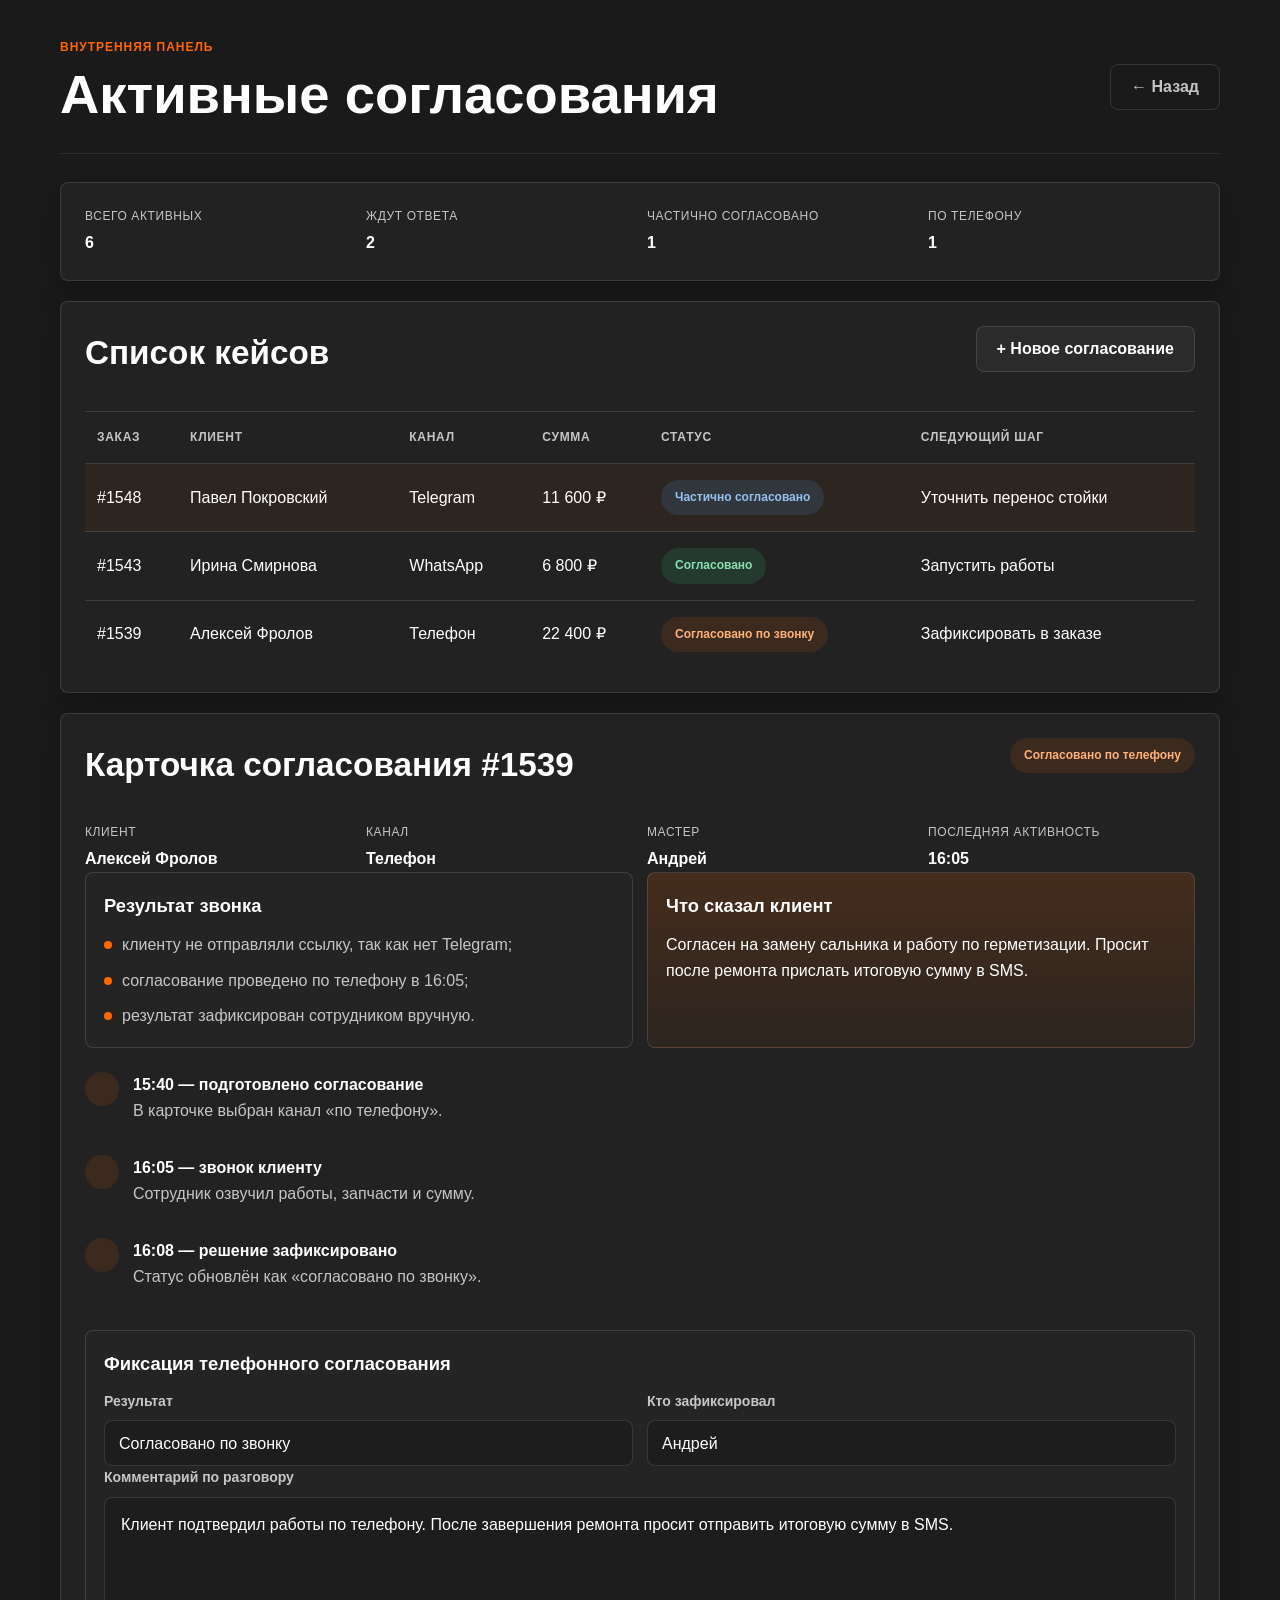
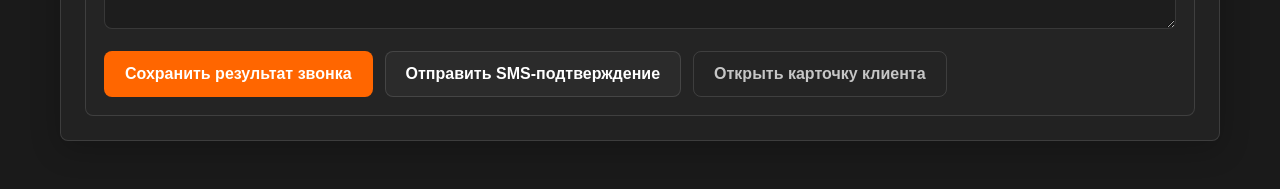
==== commit bf846393: "Add multichannel delivery and phone approval flow" ====
--- a/admin.html
+++ b/admin.html
@@ -37,7 +37,7 @@
             <strong>1</strong>
           </div>
           <div>
-            <span class="summary-label">Нужны уточнения</span>
+            <span class="summary-label">По телефону</span>
             <strong>1</strong>
           </div>
         </section>
@@ -45,7 +45,7 @@
         <section class="card">
           <div class="section-head">
             <h2>Список кейсов</h2>
-            <button class="button button-secondary" type="button">+ Новое согласование</button>
+            <a class="button button-secondary" href="./create.html">+ Новое согласование</a>
           </div>
 
           <div class="table-wrap">
@@ -54,7 +54,7 @@
                 <tr>
                   <th>Заказ</th>
                   <th>Клиент</th>
-                  <th>Авто</th>
+                  <th>Канал</th>
                   <th>Сумма</th>
                   <th>Статус</th>
                   <th>Следующий шаг</th>
@@ -64,7 +64,7 @@
                 <tr class="is-active">
                   <td>#1548</td>
                   <td>Павел Покровский</td>
-                  <td>BMW X5</td>
+                  <td>Telegram</td>
                   <td>11 600 ₽</td>
                   <td><span class="badge badge-question">Частично согласовано</span></td>
                   <td>Уточнить перенос стойки</td>
@@ -72,7 +72,7 @@
                 <tr>
                   <td>#1543</td>
                   <td>Ирина Смирнова</td>
-                  <td>Kia Rio</td>
+                  <td>WhatsApp</td>
                   <td>6 800 ₽</td>
                   <td><span class="badge badge-success">Согласовано</span></td>
                   <td>Запустить работы</td>
@@ -80,10 +80,10 @@
                 <tr>
                   <td>#1539</td>
                   <td>Алексей Фролов</td>
-                  <td>VW Transporter</td>
+                  <td>Телефон</td>
                   <td>22 400 ₽</td>
-                  <td><span class="badge badge-alert">Ожидает ответа</span></td>
-                  <td>Проверить до 18:00</td>
+                  <td><span class="badge badge-alert">Согласовано по звонку</span></td>
+                  <td>Зафиксировать в заказе</td>
                 </tr>
               </tbody>
             </table>
@@ -92,18 +92,18 @@
 
         <section class="card case-details">
           <div class="section-head">
-            <h2>Карточка согласования #1548</h2>
-            <span class="badge badge-question">Частичное согласование</span>
+            <h2>Карточка согласования #1539</h2>
+            <span class="badge badge-alert">Согласовано по телефону</span>
           </div>
 
           <div class="detail-grid">
             <div>
               <span class="summary-label">Клиент</span>
-              <strong>Павел Покровский</strong>
+              <strong>Алексей Фролов</strong>
             </div>
             <div>
               <span class="summary-label">Канал</span>
-              <strong>Telegram</strong>
+              <strong>Телефон</strong>
             </div>
             <div>
               <span class="summary-label">Мастер</span>
@@ -111,25 +111,25 @@
             </div>
             <div>
               <span class="summary-label">Последняя активность</span>
-              <strong>15:24</strong>
+              <strong>16:05</strong>
             </div>
           </div>
 
           <div class="admin-panels">
             <div class="subcard">
-              <h3>Что согласовано</h3>
+              <h3>Результат звонка</h3>
               <ul class="feature-list compact-list">
-                <li>замена передних тормозных дисков и колодок — согласовано;</li>
-                <li>тормозные диски и колодки — согласованы;</li>
-                <li>замена стойки и стойка — временно отложены.</li>
+                <li>клиенту не отправляли ссылку, так как нет Telegram;</li>
+                <li>согласование проведено по телефону в 16:05;</li>
+                <li>результат зафиксирован сотрудником вручную.</li>
               </ul>
             </div>
 
             <div class="subcard subcard-accent">
-              <h3>Комментарий клиента</h3>
+              <h3>Что сказал клиент</h3>
               <p>
-                Давайте сейчас сделаем тормоза, а стойку перенесём на следующий
-                визит.
+                Согласен на замену сальника и работу по герметизации. Просит
+                после ремонта прислать итоговую сумму в SMS.
               </p>
             </div>
           </div>
@@ -138,39 +138,53 @@
             <div class="timeline-item">
               <span></span>
               <div>
-                <strong>15:10 — отправлено клиенту</strong>
-                <p class="muted">Ссылка ушла в Telegram через будущего бота.</p>
+                <strong>15:40 — подготовлено согласование</strong>
+                <p class="muted">В карточке выбран канал «по телефону».</p>
               </div>
             </div>
             <div class="timeline-item">
               <span></span>
               <div>
-                <strong>15:14 — клиент открыл страницу</strong>
-                <p class="muted">Ознакомился с работами, запчастями и суммой.</p>
+                <strong>16:05 — звонок клиенту</strong>
+                <p class="muted">Сотрудник озвучил работы, запчасти и сумму.</p>
               </div>
             </div>
             <div class="timeline-item">
               <span></span>
               <div>
-                <strong>15:24 — частично согласовал работы</strong>
-                <p class="muted">Новая сумма к подтверждению: 11 600 ₽.</p>
+                <strong>16:08 — решение зафиксировано</strong>
+                <p class="muted">Статус обновлён как «согласовано по звонку».</p>
               </div>
             </div>
           </div>
 
           <section class="subcard form-card">
-            <h3>Следующее действие сотрудника</h3>
-            <label class="field-label" for="staff-note">Комментарий клиенту</label>
+            <h3>Фиксация телефонного согласования</h3>
+            <div class="form-grid">
+              <div>
+                <label class="field-label" for="phone-result">Результат</label>
+                <select id="phone-result" class="input input-select">
+                  <option selected>Согласовано по звонку</option>
+                  <option>Частично согласовано по звонку</option>
+                  <option>Отказ по звонку</option>
+                </select>
+              </div>
+              <div>
+                <label class="field-label" for="phone-confirmed-by">Кто зафиксировал</label>
+                <input id="phone-confirmed-by" class="input" type="text" value="Андрей" />
+              </div>
+            </div>
+            <label class="field-label" for="staff-note">Комментарий по разговору</label>
             <textarea
               id="staff-note"
               class="textarea"
               rows="4"
-              placeholder="Например: приняли, выполняем тормозную систему, по стойке зафиксируем перенос на следующий визит."
-            ></textarea>
+              placeholder="Кратко зафиксируйте, что именно согласовал клиент по телефону."
+            >Клиент подтвердил работы по телефону. После завершения ремонта просит отправить итоговую сумму в SMS.</textarea>
             <div class="actions-stack actions-row-mobile">
-              <button class="button button-primary" type="button">Подтвердить частичное согласование</button>
-              <button class="button button-secondary" type="button">Пересчитать смету</button>
-              <button class="button button-ghost" type="button">Позвонить клиенту</button>
+              <button class="button button-primary" type="button">Сохранить результат звонка</button>
+              <button class="button button-secondary" type="button">Отправить SMS-подтверждение</button>
+              <button class="button button-ghost" type="button">Открыть карточку клиента</button>
             </div>
           </section>
         </section>
--- a/css/styles.css
+++ b/css/styles.css
@@ -134,7 +134,8 @@
 
 .home-grid,
 .approval-layout,
-.admin-layout {
+.admin-layout,
+.create-layout {
   display: grid;
   gap: 20px;
 }
@@ -370,6 +371,82 @@
   font-size: 0.95rem;
 }
 
+.form-grid,
+.builder-grid,
+.preview-grid,
+.import-grid {
+  display: grid;
+  gap: 14px;
+}
+
+.form-grid {
+  grid-template-columns: repeat(auto-fit, minmax(220px, 1fr));
+}
+
+.builder-list {
+  display: grid;
+  gap: 12px;
+  margin-bottom: 16px;
+}
+
+.builder-row {
+  background: var(--panel);
+  border: 1px solid var(--border);
+  border-radius: var(--radius);
+  padding: 14px;
+}
+
+.builder-grid {
+  grid-template-columns: minmax(0, 2fr) minmax(120px, 0.8fr) minmax(140px, 1fr) 80px 110px;
+}
+
+.preview-grid {
+  grid-template-columns: repeat(auto-fit, minmax(240px, 1fr));
+  margin-bottom: 16px;
+}
+
+.import-grid {
+  grid-template-columns: repeat(auto-fit, minmax(220px, 1fr));
+  margin-bottom: 16px;
+}
+
+.chip-row,
+.channel-grid {
+  display: flex;
+  flex-wrap: wrap;
+  gap: 10px;
+}
+
+.chip,
+.channel-option {
+  display: inline-flex;
+  align-items: center;
+  justify-content: center;
+  min-height: 34px;
+  padding: 0 12px;
+  border-radius: 999px;
+  border: 1px solid var(--border);
+  color: var(--text-soft);
+}
+
+.channel-option {
+  cursor: pointer;
+  background: rgba(255, 255, 255, 0.03);
+}
+
+.channel-option input {
+  position: absolute;
+  opacity: 0;
+  pointer-events: none;
+}
+
+.chip-active,
+.channel-option-active {
+  background: var(--primary-light);
+  border-color: rgba(255, 102, 0, 0.3);
+  color: #ffb17a;
+}
+
 .priority-box,
 .subcard {
   background: var(--panel);
@@ -422,6 +499,26 @@
   font-weight: 600;
 }
 
+.input,
+.textarea,
+select.input {
+  width: 100%;
+  border-radius: var(--radius);
+  border: 1px solid var(--border);
+  background: #1d1d1d;
+  color: #fff;
+  font: inherit;
+}
+
+.input {
+  min-height: 46px;
+  padding: 0 14px;
+}
+
+.input-select {
+  appearance: none;
+}
+
 .textarea {
   width: 100%;
   min-height: 120px;
@@ -594,6 +691,10 @@
     font-size: 0.98rem;
   }
 
+  .builder-grid {
+    grid-template-columns: 1fr;
+  }
+
   .actions-row-mobile .button,
   .actions-stack .button {
     width: 100%;
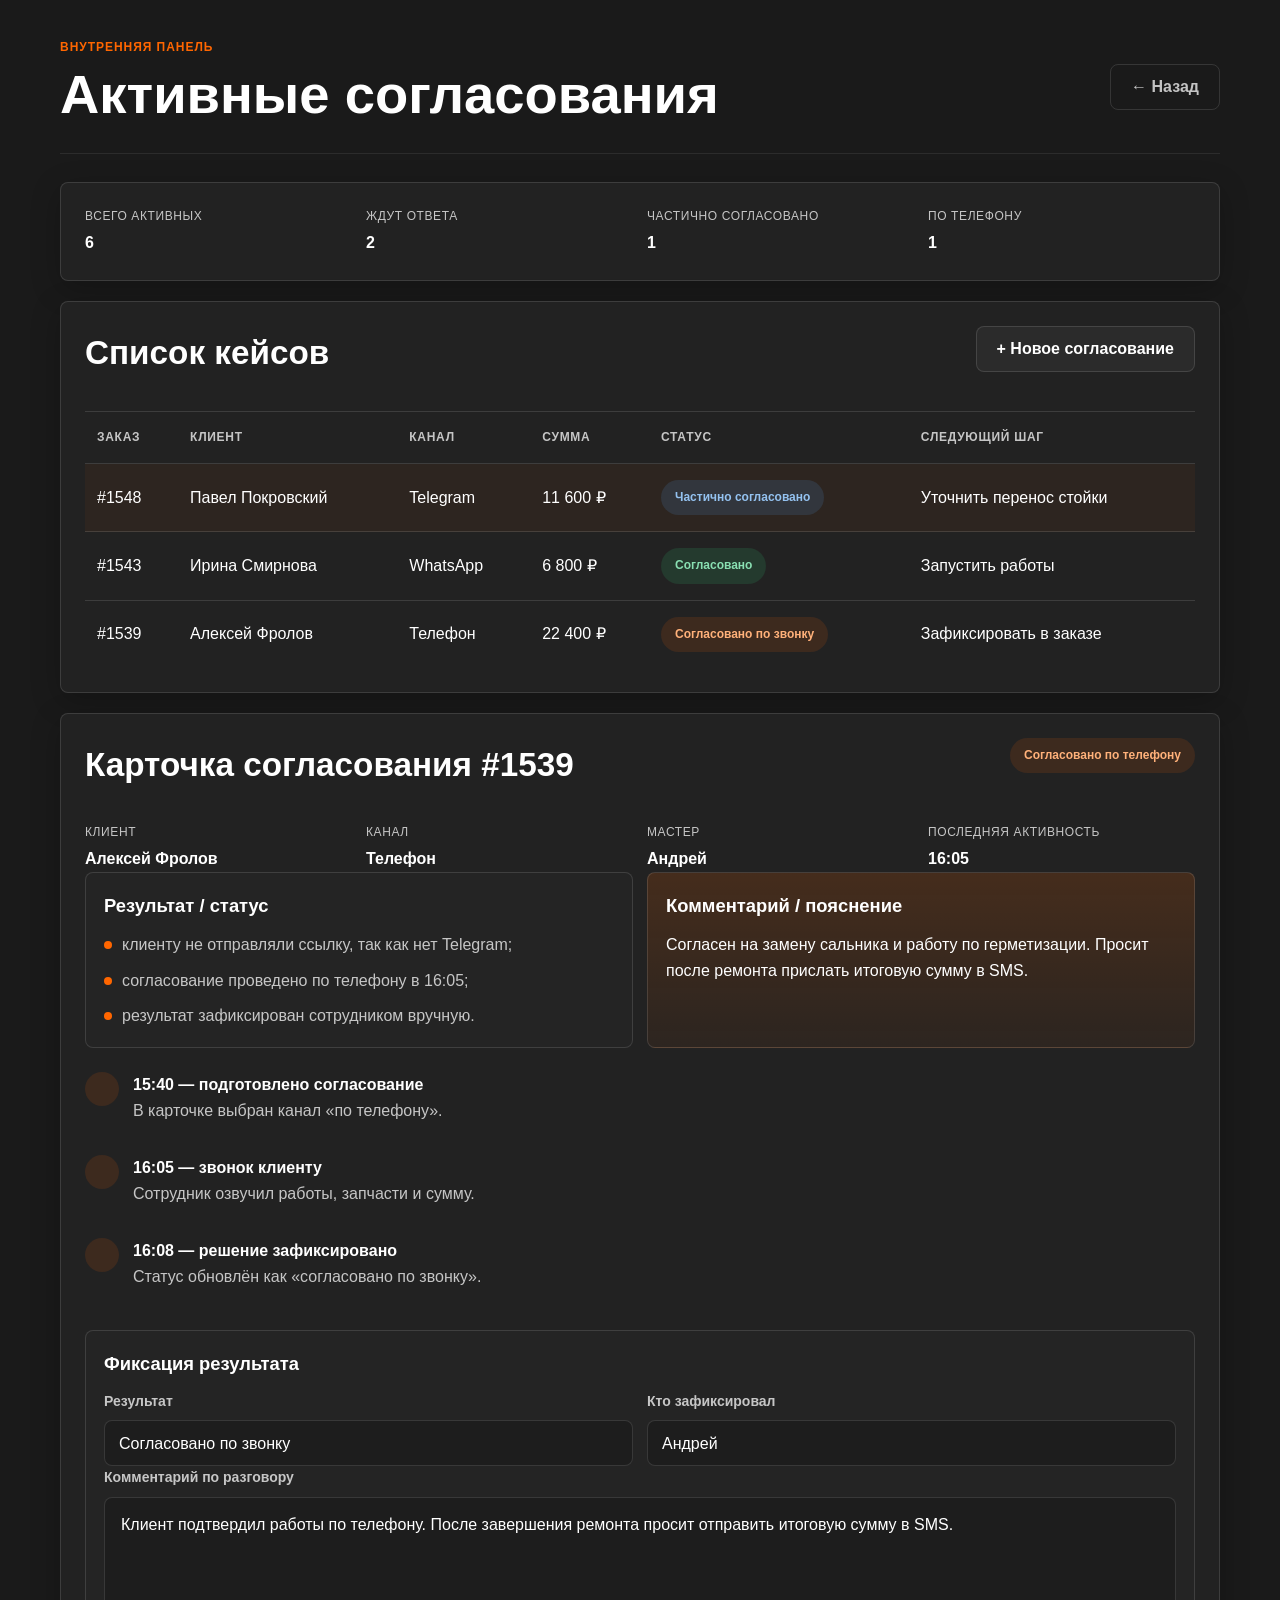
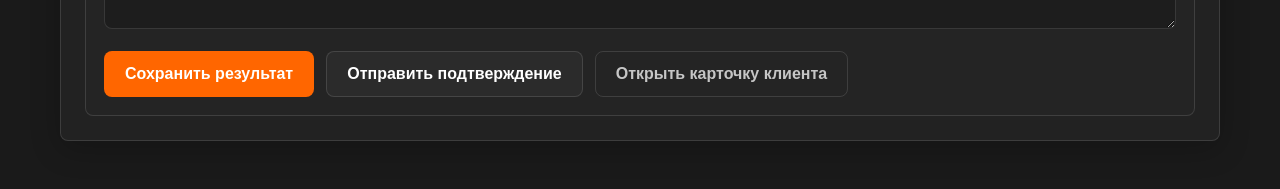
==== commit a3c5c37c: "Add connected demo flow across screens" ====
--- a/admin.html
+++ b/admin.html
@@ -26,19 +26,19 @@
         <section class="card stats-grid">
           <div>
             <span class="summary-label">Всего активных</span>
-            <strong>6</strong>
+            <strong id="admin-stats-total">6</strong>
           </div>
           <div>
             <span class="summary-label">Ждут ответа</span>
-            <strong>2</strong>
+            <strong id="admin-stats-pending">2</strong>
           </div>
           <div>
             <span class="summary-label">Частично согласовано</span>
-            <strong>1</strong>
+            <strong id="admin-stats-partial">1</strong>
           </div>
           <div>
             <span class="summary-label">По телефону</span>
-            <strong>1</strong>
+            <strong id="admin-stats-phone">1</strong>
           </div>
         </section>
 
@@ -60,7 +60,7 @@
                   <th>Следующий шаг</th>
                 </tr>
               </thead>
-              <tbody>
+              <tbody id="admin-case-table-body">
                 <tr class="is-active">
                   <td>#1548</td>
                   <td>Павел Покровский</td>
@@ -92,33 +92,33 @@
 
         <section class="card case-details">
           <div class="section-head">
-            <h2>Карточка согласования #1539</h2>
-            <span class="badge badge-alert">Согласовано по телефону</span>
+            <h2 id="admin-case-title">Карточка согласования #1539</h2>
+            <span class="badge badge-alert" id="admin-case-badge">Согласовано по телефону</span>
           </div>
 
           <div class="detail-grid">
             <div>
               <span class="summary-label">Клиент</span>
-              <strong>Алексей Фролов</strong>
+              <strong id="admin-client-name">Алексей Фролов</strong>
             </div>
             <div>
               <span class="summary-label">Канал</span>
-              <strong>Телефон</strong>
+              <strong id="admin-channel">Телефон</strong>
             </div>
             <div>
               <span class="summary-label">Мастер</span>
-              <strong>Андрей</strong>
+              <strong id="admin-manager">Андрей</strong>
             </div>
             <div>
               <span class="summary-label">Последняя активность</span>
-              <strong>16:05</strong>
+              <strong id="admin-last-activity">16:05</strong>
             </div>
           </div>
 
           <div class="admin-panels">
             <div class="subcard">
-              <h3>Результат звонка</h3>
-              <ul class="feature-list compact-list">
+              <h3>Результат / статус</h3>
+              <ul class="feature-list compact-list" id="admin-status-list">
                 <li>клиенту не отправляли ссылку, так как нет Telegram;</li>
                 <li>согласование проведено по телефону в 16:05;</li>
                 <li>результат зафиксирован сотрудником вручную.</li>
@@ -126,15 +126,15 @@
             </div>
 
             <div class="subcard subcard-accent">
-              <h3>Что сказал клиент</h3>
-              <p>
+              <h3>Комментарий / пояснение</h3>
+              <p id="admin-commentary">
                 Согласен на замену сальника и работу по герметизации. Просит
                 после ремонта прислать итоговую сумму в SMS.
               </p>
             </div>
           </div>
 
-          <div class="timeline">
+          <div class="timeline" id="admin-timeline">
             <div class="timeline-item">
               <span></span>
               <div>
@@ -159,7 +159,7 @@
           </div>
 
           <section class="subcard form-card">
-            <h3>Фиксация телефонного согласования</h3>
+            <h3>Фиксация результата</h3>
             <div class="form-grid">
               <div>
                 <label class="field-label" for="phone-result">Результат</label>
@@ -182,13 +182,15 @@
               placeholder="Кратко зафиксируйте, что именно согласовал клиент по телефону."
             >Клиент подтвердил работы по телефону. После завершения ремонта просит отправить итоговую сумму в SMS.</textarea>
             <div class="actions-stack actions-row-mobile">
-              <button class="button button-primary" type="button">Сохранить результат звонка</button>
-              <button class="button button-secondary" type="button">Отправить SMS-подтверждение</button>
+              <button class="button button-primary" type="button">Сохранить результат</button>
+              <button class="button button-secondary" type="button">Отправить подтверждение</button>
               <button class="button button-ghost" type="button">Открыть карточку клиента</button>
             </div>
           </section>
         </section>
       </main>
     </div>
+
+    <script src="./js/app.js"></script>
   </body>
 </html>
--- a/css/styles.css
+++ b/css/styles.css
@@ -400,6 +400,17 @@
   grid-template-columns: minmax(0, 2fr) minmax(120px, 0.8fr) minmax(140px, 1fr) 80px 110px;
 }
 
+.builder-grid-head {
+  margin-bottom: 10px;
+}
+
+.builder-head {
+  color: var(--text-soft);
+  font-size: 12px;
+  text-transform: uppercase;
+  letter-spacing: 0.05em;
+}
+
 .preview-grid {
   grid-template-columns: repeat(auto-fit, minmax(240px, 1fr));
   margin-bottom: 16px;
@@ -695,6 +706,10 @@
     grid-template-columns: 1fr;
   }
 
+  .builder-grid-head {
+    display: none;
+  }
+
   .actions-row-mobile .button,
   .actions-stack .button {
     width: 100%;
